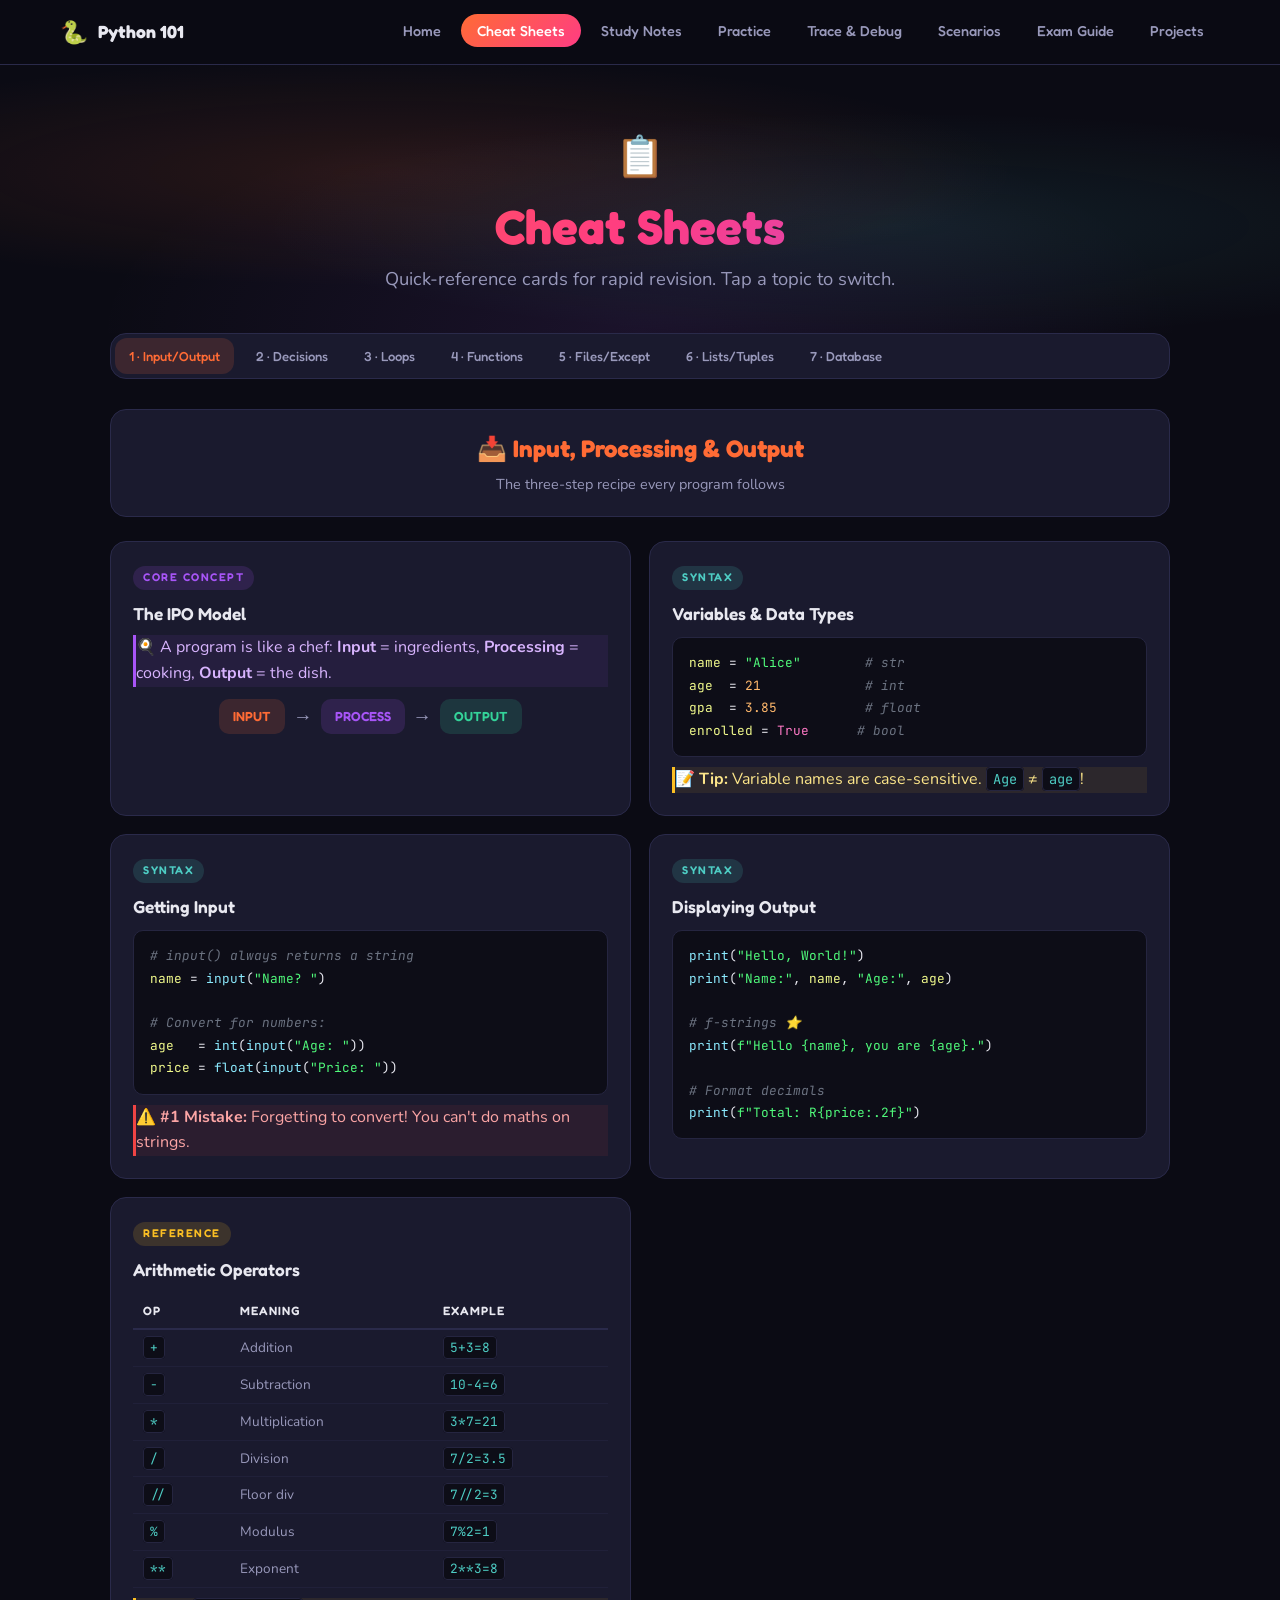
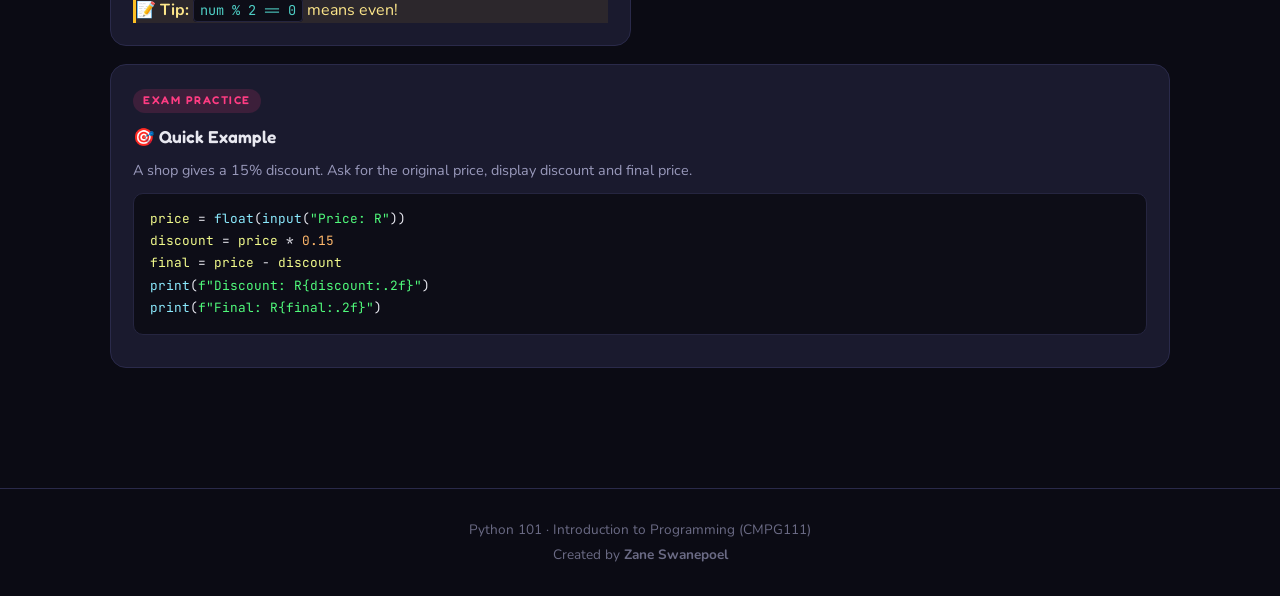
==== cheatsheets.html @ d0dc6aa3 "Add files via upload" ====
<!DOCTYPE html>
<html lang="en">
<head>
<meta charset="UTF-8">
<meta name="viewport" content="width=device-width, initial-scale=1.0">
<title>Cheat Sheets — Python 101</title>
<link href="https://fonts.googleapis.com/css2?family=Fredoka:wght@400;500;600;700&family=JetBrains+Mono:wght@400;500;600&family=Nunito:wght@400;600;700;800&display=swap" rel="stylesheet">
<link rel="stylesheet" href="styles.css">
</head>
<body>

<nav class="topnav">
  <div class="topnav-inner">
    <a href="index.html" class="brand"><span class="brand-icon">🐍</span><span>Python 101</span></a>
    <button class="menu-toggle" id="menu-toggle" aria-label="Toggle menu">☰</button>
    <ul class="nav-links" id="nav-links">
      <li><a href="index.html">Home</a></li>
      <li><a href="cheatsheets.html" class="active">Cheat Sheets</a></li>
      <li><a href="notes.html">Study Notes</a></li>
      <li><a href="practice.html">Practice</a></li>
      <li><a href="trace.html">Trace &amp; Debug</a></li>
      <li><a href="scenarios.html">Scenarios</a></li>
      <li><a href="guide.html">Exam Guide</a></li>
      <li><a href="projects.html">Projects</a></li>
    </ul>
  </div>
</nav>

<section class="hero">
  <div class="hero-icon">📋</div>
  <h1>Cheat Sheets</h1>
  <p class="subtitle">Quick-reference cards for rapid revision. Tap a topic to switch.</p>
</section>

<main class="container">

  <!-- TOPIC TABS -->
  <div class="topic-tabs" role="tablist">
    <button class="topic-tab" data-topic="1" data-active="true">1 · Input/Output</button>
    <button class="topic-tab" data-topic="2">2 · Decisions</button>
    <button class="topic-tab" data-topic="3">3 · Loops</button>
    <button class="topic-tab" data-topic="4">4 · Functions</button>
    <button class="topic-tab" data-topic="5">5 · Files/Except</button>
    <button class="topic-tab" data-topic="6">6 · Lists/Tuples</button>
    <button class="topic-tab" data-topic="7">7 · Database</button>
  </div>

  <!-- ═══════════════════ TOPIC 1 ═══════════════════ -->
  <div class="topic-panel active" id="topic-1">
    <div class="topic-header">
      <h3 style="color:var(--c-io);">📥 Input, Processing &amp; Output</h3>
      <p>The three-step recipe every program follows</p>
    </div>

    <div class="grid">

      <div class="card">
        <span class="card-label label-concept">Core Concept</span>
        <h4>The IPO Model</h4>
        <div class="analogy">🍳 A program is like a chef: <strong>Input</strong> = ingredients, <strong>Processing</strong> = cooking, <strong>Output</strong> = the dish.</div>
        <div class="flow-diagram">
          <span class="flow-box" style="background:rgba(255,107,53,0.15);color:var(--c-io);">INPUT</span>
          <span class="flow-arrow">→</span>
          <span class="flow-box" style="background:rgba(168,85,247,0.15);color:var(--c-function);">PROCESS</span>
          <span class="flow-arrow">→</span>
          <span class="flow-box" style="background:rgba(52,211,153,0.15);color:var(--c-list);">OUTPUT</span>
        </div>
      </div>

      <div class="card">
        <span class="card-label label-syntax">Syntax</span>
        <h4>Variables &amp; Data Types</h4>
<pre><span class="bi">name</span> = <span class="st">"Alice"</span>        <span class="cm"># str</span>
<span class="bi">age</span>  = <span class="nb">21</span>             <span class="cm"># int</span>
<span class="bi">gpa</span>  = <span class="nb">3.85</span>           <span class="cm"># float</span>
<span class="bi">enrolled</span> = <span class="kw">True</span>      <span class="cm"># bool</span></pre>
        <div class="tip-box"><strong>📝 Tip:</strong> Variable names are case-sensitive. <code>Age</code> ≠ <code>age</code>!</div>
      </div>

      <div class="card">
        <span class="card-label label-syntax">Syntax</span>
        <h4>Getting Input</h4>
<pre><span class="cm"># input() always returns a string</span>
<span class="bi">name</span> = <span class="fn">input</span>(<span class="st">"Name? "</span>)

<span class="cm"># Convert for numbers:</span>
<span class="bi">age</span>   = <span class="fn">int</span>(<span class="fn">input</span>(<span class="st">"Age: "</span>))
<span class="bi">price</span> = <span class="fn">float</span>(<span class="fn">input</span>(<span class="st">"Price: "</span>))</pre>
        <div class="warning-box"><strong>⚠️ #1 Mistake:</strong> Forgetting to convert! You can't do maths on strings.</div>
      </div>

      <div class="card">
        <span class="card-label label-syntax">Syntax</span>
        <h4>Displaying Output</h4>
<pre><span class="fn">print</span>(<span class="st">"Hello, World!"</span>)
<span class="fn">print</span>(<span class="st">"Name:"</span>, <span class="bi">name</span>, <span class="st">"Age:"</span>, <span class="bi">age</span>)

<span class="cm"># f-strings ⭐</span>
<span class="fn">print</span>(<span class="st">f"Hello {name}, you are {age}."</span>)

<span class="cm"># Format decimals</span>
<span class="fn">print</span>(<span class="st">f"Total: R{price:.2f}"</span>)</pre>
      </div>

      <div class="card">
        <span class="card-label label-tip">Reference</span>
        <h4>Arithmetic Operators</h4>
        <table class="mini-table">
          <tr><th>Op</th><th>Meaning</th><th>Example</th></tr>
          <tr><td><code>+</code></td><td>Addition</td><td><code>5+3=8</code></td></tr>
          <tr><td><code>-</code></td><td>Subtraction</td><td><code>10-4=6</code></td></tr>
          <tr><td><code>*</code></td><td>Multiplication</td><td><code>3*7=21</code></td></tr>
          <tr><td><code>/</code></td><td>Division</td><td><code>7/2=3.5</code></td></tr>
          <tr><td><code>//</code></td><td>Floor div</td><td><code>7//2=3</code></td></tr>
          <tr><td><code>%</code></td><td>Modulus</td><td><code>7%2=1</code></td></tr>
          <tr><td><code>**</code></td><td>Exponent</td><td><code>2**3=8</code></td></tr>
        </table>
        <div class="tip-box"><strong>📝 Tip:</strong> <code>num % 2 == 0</code> means even!</div>
      </div>

      <div class="card span-2">
        <span class="card-label label-exam">Exam Practice</span>
        <h4>🎯 Quick Example</h4>
        <p>A shop gives a 15% discount. Ask for the original price, display discount and final price.</p>
<pre><span class="bi">price</span> = <span class="fn">float</span>(<span class="fn">input</span>(<span class="st">"Price: R"</span>))
<span class="bi">discount</span> = <span class="bi">price</span> * <span class="nb">0.15</span>
<span class="bi">final</span> = <span class="bi">price</span> - <span class="bi">discount</span>
<span class="fn">print</span>(<span class="st">f"Discount: R{discount:.2f}"</span>)
<span class="fn">print</span>(<span class="st">f"Final: R{final:.2f}"</span>)</pre>
      </div>

    </div>
  </div>

  <!-- ═══════════════════ TOPIC 2 ═══════════════════ -->
  <div class="topic-panel" id="topic-2">
    <div class="topic-header">
      <h3 style="color:var(--c-decision);">🔀 Decision Structures &amp; Boolean Logic</h3>
      <p>Teaching your program to make choices</p>
    </div>

    <div class="grid">

      <div class="card">
        <span class="card-label label-concept">Core Concept</span>
        <h4>What Is a Decision?</h4>
        <div class="analogy">🚦 A decision is like a traffic light: check a <strong>condition</strong>, take different <strong>paths</strong> based on True/False.</div>
      </div>

      <div class="card">
        <span class="card-label label-tip">Reference</span>
        <h4>Comparison Operators</h4>
        <table class="mini-table">
          <tr><th>Op</th><th>Meaning</th><th>Example</th></tr>
          <tr><td><code>==</code></td><td>Equal</td><td><code>5==5 → True</code></td></tr>
          <tr><td><code>!=</code></td><td>Not equal</td><td><code>5!=3 → True</code></td></tr>
          <tr><td><code>&gt;</code></td><td>Greater</td><td><code>7&gt;3 → True</code></td></tr>
          <tr><td><code>&lt;</code></td><td>Less</td><td><code>2&lt;9 → True</code></td></tr>
          <tr><td><code>&gt;=</code></td><td>≥</td><td><code>5&gt;=5 → True</code></td></tr>
          <tr><td><code>&lt;=</code></td><td>≤</td><td><code>3&lt;=4 → True</code></td></tr>
        </table>
        <div class="warning-box"><strong>⚠️ #1 Exam Mistake:</strong> <code>=</code> is assignment. <code>==</code> is comparison!</div>
      </div>

      <div class="card">
        <span class="card-label label-syntax">Syntax</span>
        <h4>if / elif / else</h4>
<pre><span class="kw">if</span> <span class="bi">age</span> &gt;= <span class="nb">18</span>:
    <span class="fn">print</span>(<span class="st">"Can vote"</span>)
<span class="kw">elif</span> <span class="bi">age</span> &gt;= <span class="nb">16</span>:
    <span class="fn">print</span>(<span class="st">"Almost"</span>)
<span class="kw">else</span>:
    <span class="fn">print</span>(<span class="st">"Too young"</span>)</pre>
        <div class="tip-box"><strong>📝 Tip:</strong> Indentation (4 spaces) defines what's inside each block.</div>
      </div>

      <div class="card">
        <span class="card-label label-concept">Logic</span>
        <h4>Boolean Operators</h4>
<pre><span class="cm"># and → BOTH true</span>
<span class="kw">if</span> <span class="bi">age</span> &gt;= <span class="nb">18</span> <span class="kw">and</span> <span class="bi">has_id</span>:
    <span class="fn">print</span>(<span class="st">"Entry allowed"</span>)

<span class="cm"># or → at least ONE true</span>
<span class="kw">if</span> <span class="bi">day</span> == <span class="st">"Sat"</span> <span class="kw">or</span> <span class="bi">day</span> == <span class="st">"Sun"</span>:
    <span class="fn">print</span>(<span class="st">"Weekend!"</span>)

<span class="cm"># not → flip True↔False</span>
<span class="kw">if</span> <span class="kw">not</span> <span class="bi">raining</span>:
    <span class="fn">print</span>(<span class="st">"Go outside"</span>)</pre>
      </div>

      <div class="card">
        <span class="card-label label-tip">Reference</span>
        <h4>Truth Table</h4>
        <table class="mini-table">
          <tr><th>A</th><th>B</th><th>A and B</th><th>A or B</th></tr>
          <tr><td>T</td><td>T</td><td style="color:var(--easy);">T</td><td style="color:var(--easy);">T</td></tr>
          <tr><td>T</td><td>F</td><td style="color:var(--hard);">F</td><td style="color:var(--easy);">T</td></tr>
          <tr><td>F</td><td>T</td><td style="color:var(--hard);">F</td><td style="color:var(--easy);">T</td></tr>
          <tr><td>F</td><td>F</td><td style="color:var(--hard);">F</td><td style="color:var(--hard);">F</td></tr>
        </table>
      </div>

      <div class="card span-2">
        <span class="card-label label-exam">Exam Practice</span>
        <h4>🎯 Cinema Pricing</h4>
        <p>Children (&lt;12) = R45, Teens (12–17) = R65, Adults (18+) = R95. Seniors (60+) get R20 off.</p>
<pre><span class="bi">age</span> = <span class="fn">int</span>(<span class="fn">input</span>(<span class="st">"Age: "</span>))
<span class="kw">if</span> <span class="bi">age</span> &lt; <span class="nb">12</span>:
    <span class="bi">price</span> = <span class="nb">45</span>
<span class="kw">elif</span> <span class="bi">age</span> &lt;= <span class="nb">17</span>:
    <span class="bi">price</span> = <span class="nb">65</span>
<span class="kw">elif</span> <span class="bi">age</span> &gt;= <span class="nb">60</span>:
    <span class="bi">price</span> = <span class="nb">75</span>  <span class="cm"># 95 - 20</span>
<span class="kw">else</span>:
    <span class="bi">price</span> = <span class="nb">95</span>
<span class="fn">print</span>(<span class="st">f"Ticket: R{price}"</span>)</pre>
      </div>

    </div>
  </div>

  <!-- ═══════════════════ TOPIC 3 ═══════════════════ -->
  <div class="topic-panel" id="topic-3">
    <div class="topic-header">
      <h3 style="color:var(--c-loop);">🔄 Repetition Structures</h3>
      <p>Making the computer do the boring stuff over and over</p>
    </div>

    <div class="grid">

      <div class="card">
        <span class="card-label label-concept">Core Concept</span>
        <h4>Why Loops?</h4>
        <div class="analogy">🏋️ Doing 100 push-ups: don't write 100 instructions. Say "do a push-up" and repeat 100 times.</div>
        <ul>
          <li><strong><code>while</code></strong> — repeats while condition is True</li>
          <li><strong><code>for</code></strong> — repeats a fixed number of times</li>
        </ul>
      </div>

      <div class="card">
        <span class="card-label label-syntax">Syntax</span>
        <h4>while Loop</h4>
<pre><span class="bi">count</span> = <span class="nb">1</span>
<span class="kw">while</span> <span class="bi">count</span> &lt;= <span class="nb">5</span>:
    <span class="fn">print</span>(<span class="st">f"Count: {count}"</span>)
    <span class="bi">count</span> += <span class="nb">1</span>  <span class="cm"># essential!</span></pre>
        <div class="warning-box"><strong>⚠️ Infinite Loop Alert:</strong> Forget to update the counter and it runs forever!</div>
      </div>

      <div class="card">
        <span class="card-label label-syntax">Syntax</span>
        <h4>for Loop &amp; range()</h4>
<pre><span class="kw">for</span> <span class="bi">i</span> <span class="kw">in</span> <span class="fn">range</span>(<span class="nb">5</span>):
    <span class="fn">print</span>(<span class="bi">i</span>)        <span class="cm"># 0,1,2,3,4</span>

<span class="kw">for</span> <span class="bi">i</span> <span class="kw">in</span> <span class="fn">range</span>(<span class="nb">1</span>, <span class="nb">6</span>):
    <span class="fn">print</span>(<span class="bi">i</span>)        <span class="cm"># 1,2,3,4,5</span>

<span class="kw">for</span> <span class="bi">i</span> <span class="kw">in</span> <span class="fn">range</span>(<span class="nb">0</span>, <span class="nb">10</span>, <span class="nb">2</span>):
    <span class="fn">print</span>(<span class="bi">i</span>)        <span class="cm"># 0,2,4,6,8</span></pre>
        <div class="tip-box"><strong>📝 Tip:</strong> <code>range()</code> never includes the stop value!</div>
      </div>

      <div class="card">
        <span class="card-label label-concept">Pattern</span>
        <h4>Accumulator &amp; Counter</h4>
<pre><span class="cm"># Running total</span>
<span class="bi">total</span> = <span class="nb">0</span>
<span class="kw">for</span> <span class="bi">i</span> <span class="kw">in</span> <span class="fn">range</span>(<span class="nb">5</span>):
    <span class="bi">num</span> = <span class="fn">int</span>(<span class="fn">input</span>(<span class="st">"Number: "</span>))
    <span class="bi">total</span> += <span class="bi">num</span>

<span class="cm"># Counting matches</span>
<span class="bi">passes</span> = <span class="nb">0</span>
<span class="kw">for</span> <span class="bi">i</span> <span class="kw">in</span> <span class="fn">range</span>(<span class="nb">10</span>):
    <span class="bi">mark</span> = <span class="fn">int</span>(<span class="fn">input</span>(<span class="st">"Mark: "</span>))
    <span class="kw">if</span> <span class="bi">mark</span> &gt;= <span class="nb">50</span>:
        <span class="bi">passes</span> += <span class="nb">1</span></pre>
      </div>

      <div class="card">
        <span class="card-label label-syntax">Syntax</span>
        <h4>Sentinel Loop</h4>
<pre><span class="bi">total</span> = <span class="nb">0</span>
<span class="bi">num</span> = <span class="fn">int</span>(<span class="fn">input</span>(<span class="st">"Num (-1 to quit): "</span>))
<span class="kw">while</span> <span class="bi">num</span> != -<span class="nb">1</span>:
    <span class="bi">total</span> += <span class="bi">num</span>
    <span class="bi">num</span> = <span class="fn">int</span>(<span class="fn">input</span>(<span class="st">"Num (-1 to quit): "</span>))
<span class="fn">print</span>(<span class="st">f"Total: {total}"</span>)</pre>
        <div class="key-box"><strong>🔑 Pattern:</strong> <code>input()</code> appears TWICE (priming read + inside loop).</div>
      </div>

      <div class="card span-2">
        <span class="card-label label-exam">Exam Practice</span>
        <h4>🎯 Class Marks</h4>
        <p>Enter marks for 10 students. Display average AND how many scored above 75.</p>
<pre><span class="bi">total</span> = <span class="nb">0</span>
<span class="bi">above_75</span> = <span class="nb">0</span>
<span class="kw">for</span> <span class="bi">i</span> <span class="kw">in</span> <span class="fn">range</span>(<span class="nb">10</span>):
    <span class="bi">mark</span> = <span class="fn">float</span>(<span class="fn">input</span>(<span class="st">f"Student {i+1}: "</span>))
    <span class="bi">total</span> += <span class="bi">mark</span>
    <span class="kw">if</span> <span class="bi">mark</span> &gt; <span class="nb">75</span>:
        <span class="bi">above_75</span> += <span class="nb">1</span>
<span class="fn">print</span>(<span class="st">f"Average: {total/10:.1f}"</span>)
<span class="fn">print</span>(<span class="st">f"Above 75: {above_75}"</span>)</pre>
      </div>

    </div>
  </div>

  <!-- ═══════════════════ TOPIC 4 ═══════════════════ -->
  <div class="topic-panel" id="topic-4">
    <div class="topic-header">
      <h3 style="color:var(--c-function);">🧩 Functions</h3>
      <p>Write once, use anywhere — your reusable code blocks</p>
    </div>

    <div class="grid">

      <div class="card">
        <span class="card-label label-concept">Core Concept</span>
        <h4>What Is a Function?</h4>
        <div class="analogy">🧃 A juice machine: fruit in (arguments), squeeze (processing), juice out (return value). Same machine, used many times.</div>
      </div>

      <div class="card">
        <span class="card-label label-syntax">Syntax</span>
        <h4>Define &amp; Call</h4>
<pre><span class="cm"># Define (the recipe)</span>
<span class="kw">def</span> <span class="fn">greet</span>(<span class="bi">name</span>):
    <span class="fn">print</span>(<span class="st">f"Hello, {name}!"</span>)

<span class="cm"># Call (use the recipe)</span>
<span class="fn">greet</span>(<span class="st">"Alice"</span>)
<span class="fn">greet</span>(<span class="st">"Bob"</span>)</pre>
        <div class="flow-diagram">
          <span class="flow-box" style="background:rgba(255,107,53,0.15);color:var(--c-io);">def = DEFINE</span>
          <span class="flow-arrow">→</span>
          <span class="flow-box" style="background:rgba(52,211,153,0.15);color:var(--c-list);">return = OUTPUT</span>
        </div>
      </div>

      <div class="card">
        <span class="card-label label-syntax">Syntax</span>
        <h4>Parameters vs Arguments</h4>
<pre><span class="kw">def</span> <span class="fn">add</span>(<span class="bi">a</span>, <span class="bi">b</span>):    <span class="cm"># a,b = PARAMETERS</span>
    <span class="kw">return</span> <span class="bi">a</span> + <span class="bi">b</span>

<span class="bi">result</span> = <span class="fn">add</span>(<span class="nb">3</span>, <span class="nb">7</span>)  <span class="cm"># 3,7 = ARGUMENTS</span>
<span class="fn">print</span>(<span class="bi">result</span>)       <span class="cm"># 10</span></pre>
        <div class="tip-box"><strong>📝 Memory Trick:</strong> <strong>P</strong>arameter = <strong>P</strong>laceholder, <strong>A</strong>rgument = <strong>A</strong>ctual value.</div>
      </div>

      <div class="card">
        <span class="card-label label-concept">Logic</span>
        <h4>return vs print</h4>
<pre><span class="cm"># ❌ Shows, doesn't give back</span>
<span class="kw">def</span> <span class="fn">area_bad</span>(<span class="bi">r</span>):
    <span class="fn">print</span>(<span class="nb">3.14</span> * <span class="bi">r</span> ** <span class="nb">2</span>)

<span class="cm"># ✅ Gives value for reuse</span>
<span class="kw">def</span> <span class="fn">area</span>(<span class="bi">r</span>):
    <span class="kw">return</span> <span class="nb">3.14</span> * <span class="bi">r</span> ** <span class="nb">2</span>

<span class="bi">a</span> = <span class="fn">area</span>(<span class="nb">5</span>)       <span class="cm"># store</span>
<span class="bi">d</span> = <span class="fn">area</span>(<span class="nb">5</span>) * <span class="nb">2</span>   <span class="cm"># use in math</span></pre>
        <div class="warning-box"><strong>⚠️ Key:</strong> Question says "calculate/return" → use <code>return</code>. Says "display" → use <code>print()</code>.</div>
      </div>

      <div class="card">
        <span class="card-label label-concept">Logic</span>
        <h4>Variable Scope</h4>
<pre><span class="kw">def</span> <span class="fn">my_fn</span>():
    <span class="bi">secret</span> = <span class="nb">42</span>    <span class="cm"># LOCAL</span>
    <span class="fn">print</span>(<span class="bi">secret</span>)   <span class="cm"># ✅ works</span>

<span class="fn">my_fn</span>()
<span class="fn">print</span>(<span class="bi">secret</span>)       <span class="cm"># ❌ ERROR!</span></pre>
        <div class="analogy">🏠 Local = items inside a house. They don't exist on the street (main program).</div>
      </div>

      <div class="card span-2">
        <span class="card-label label-exam">Exam Practice</span>
        <h4>🎯 BMI Calculator</h4>
        <p>Function <code>calculate_bmi(weight, height)</code> returns BMI. Main program displays category.</p>
<pre><span class="kw">def</span> <span class="fn">calculate_bmi</span>(<span class="bi">weight</span>, <span class="bi">height</span>):
    <span class="kw">return</span> <span class="bi">weight</span> / (<span class="bi">height</span> ** <span class="nb">2</span>)

<span class="bi">w</span> = <span class="fn">float</span>(<span class="fn">input</span>(<span class="st">"Weight (kg): "</span>))
<span class="bi">h</span> = <span class="fn">float</span>(<span class="fn">input</span>(<span class="st">"Height (m): "</span>))
<span class="bi">bmi</span> = <span class="fn">calculate_bmi</span>(<span class="bi">w</span>, <span class="bi">h</span>)

<span class="kw">if</span> <span class="bi">bmi</span> &lt; <span class="nb">18.5</span>:   <span class="fn">print</span>(<span class="st">"Underweight"</span>)
<span class="kw">elif</span> <span class="bi">bmi</span> &lt;= <span class="nb">24.9</span>: <span class="fn">print</span>(<span class="st">"Normal"</span>)
<span class="kw">else</span>:               <span class="fn">print</span>(<span class="st">"Overweight"</span>)</pre>
      </div>

    </div>
  </div>

  <!-- ═══════════════════ TOPIC 5: FILES & EXCEPTIONS ═══════════════════ -->
  <div class="topic-panel" id="topic-5">
    <div class="topic-header">
      <h3 style="color:var(--c-file);">📁 Files &amp; Exceptions</h3>
      <p>Reading/writing files and handling errors gracefully</p>
    </div>

    <div class="grid">

      <div class="card">
        <span class="card-label label-concept">Core Concept</span>
        <h4>Why Files?</h4>
        <div class="analogy">💾 Variables vanish when the program ends. Files are like a filing cabinet — your data stays even after you close the program.</div>
        <p>Files let you save data permanently: scores, settings, records, logs — anything that should survive between runs.</p>
      </div>

      <div class="card">
        <span class="card-label label-syntax">Syntax</span>
        <h4>Writing to a File</h4>
<pre><span class="cm"># Open, write, close</span>
<span class="bi">file</span> = <span class="fn">open</span>(<span class="st">"notes.txt"</span>, <span class="st">"w"</span>)
<span class="bi">file</span>.<span class="fn">write</span>(<span class="st">"Hello!\n"</span>)
<span class="bi">file</span>.<span class="fn">write</span>(<span class="st">"Line 2\n"</span>)
<span class="bi">file</span>.<span class="fn">close</span>()

<span class="cm"># Better — with statement (auto-closes)</span>
<span class="kw">with</span> <span class="fn">open</span>(<span class="st">"notes.txt"</span>, <span class="st">"w"</span>) <span class="kw">as</span> <span class="bi">f</span>:
    <span class="bi">f</span>.<span class="fn">write</span>(<span class="st">"Hello!\n"</span>)</pre>
      </div>

      <div class="card">
        <span class="card-label label-syntax">Syntax</span>
        <h4>Reading from a File</h4>
<pre><span class="cm"># Read entire file</span>
<span class="kw">with</span> <span class="fn">open</span>(<span class="st">"notes.txt"</span>, <span class="st">"r"</span>) <span class="kw">as</span> <span class="bi">f</span>:
    <span class="bi">content</span> = <span class="bi">f</span>.<span class="fn">read</span>()
<span class="fn">print</span>(<span class="bi">content</span>)

<span class="cm"># Read line by line</span>
<span class="kw">with</span> <span class="fn">open</span>(<span class="st">"notes.txt"</span>, <span class="st">"r"</span>) <span class="kw">as</span> <span class="bi">f</span>:
    <span class="kw">for</span> <span class="bi">line</span> <span class="kw">in</span> <span class="bi">f</span>:
        <span class="fn">print</span>(<span class="bi">line</span>.<span class="fn">strip</span>())</pre>
      </div>

      <div class="card">
        <span class="card-label label-tip">Reference</span>
        <h4>File Modes</h4>
        <table class="mini-table">
          <tr><th>Mode</th><th>Meaning</th><th>If file exists</th></tr>
          <tr><td><code>"r"</code></td><td>Read</td><td>Opens it</td></tr>
          <tr><td><code>"w"</code></td><td>Write</td><td>⚠️ Erases contents!</td></tr>
          <tr><td><code>"a"</code></td><td>Append</td><td>Adds to end</td></tr>
          <tr><td><code>"r+"</code></td><td>Read+Write</td><td>Opens it</td></tr>
        </table>
        <div class="warning-box"><strong>⚠️ Warning:</strong> <code>"w"</code> mode wipes the file! Use <code>"a"</code> to add to an existing file.</div>
      </div>

      <div class="card">
        <span class="card-label label-concept">Core Concept</span>
        <h4>What Is an Exception?</h4>
        <div class="analogy">💥 An exception is like a tripwire. When something goes wrong (bad input, missing file, divide by zero), Python raises an exception. Without a "safety net", your program crashes.</div>
      </div>

      <div class="card">
        <span class="card-label label-syntax">Syntax</span>
        <h4>try / except</h4>
<pre><span class="kw">try</span>:
    <span class="bi">age</span> = <span class="fn">int</span>(<span class="fn">input</span>(<span class="st">"Age: "</span>))
    <span class="fn">print</span>(<span class="st">f"You are {age}"</span>)
<span class="kw">except</span> <span class="fn">ValueError</span>:
    <span class="fn">print</span>(<span class="st">"Please enter a number!"</span>)

<span class="cm"># Multiple exceptions</span>
<span class="kw">try</span>:
    <span class="bi">num</span> = <span class="fn">int</span>(<span class="fn">input</span>(<span class="st">"Num: "</span>))
    <span class="bi">result</span> = <span class="nb">100</span> / <span class="bi">num</span>
<span class="kw">except</span> <span class="fn">ValueError</span>:
    <span class="fn">print</span>(<span class="st">"Not a number"</span>)
<span class="kw">except</span> <span class="fn">ZeroDivisionError</span>:
    <span class="fn">print</span>(<span class="st">"Cannot divide by zero"</span>)</pre>
      </div>

      <div class="card">
        <span class="card-label label-tip">Reference</span>
        <h4>Common Exceptions</h4>
        <table class="mini-table">
          <tr><th>Exception</th><th>Triggered by</th></tr>
          <tr><td><code>ValueError</code></td><td><code>int("abc")</code></td></tr>
          <tr><td><code>ZeroDivisionError</code></td><td><code>5 / 0</code></td></tr>
          <tr><td><code>FileNotFoundError</code></td><td>Opening missing file</td></tr>
          <tr><td><code>IndexError</code></td><td><code>list[99]</code> out of range</td></tr>
          <tr><td><code>KeyError</code></td><td>Missing dict key</td></tr>
          <tr><td><code>TypeError</code></td><td><code>"5" + 3</code></td></tr>
          <tr><td><code>NameError</code></td><td>Using undefined variable</td></tr>
        </table>
      </div>

      <div class="card">
        <span class="card-label label-syntax">Syntax</span>
        <h4>try / except / else / finally</h4>
<pre><span class="kw">try</span>:
    <span class="bi">f</span> = <span class="fn">open</span>(<span class="st">"data.txt"</span>, <span class="st">"r"</span>)
    <span class="bi">data</span> = <span class="bi">f</span>.<span class="fn">read</span>()
<span class="kw">except</span> <span class="fn">FileNotFoundError</span>:
    <span class="fn">print</span>(<span class="st">"File missing"</span>)
<span class="kw">else</span>:
    <span class="fn">print</span>(<span class="st">"Read OK"</span>)     <span class="cm"># if no error</span>
<span class="kw">finally</span>:
    <span class="fn">print</span>(<span class="st">"Done"</span>)        <span class="cm"># always runs</span></pre>
      </div>

      <div class="card span-2">
        <span class="card-label label-exam">Exam Practice</span>
        <h4>🎯 Safe Score Saver</h4>
        <p>Ask for player name and score. Save to a file. Handle invalid number input.</p>
<pre><span class="bi">name</span> = <span class="fn">input</span>(<span class="st">"Name: "</span>)
<span class="kw">try</span>:
    <span class="bi">score</span> = <span class="fn">int</span>(<span class="fn">input</span>(<span class="st">"Score: "</span>))
    <span class="kw">with</span> <span class="fn">open</span>(<span class="st">"scores.txt"</span>, <span class="st">"a"</span>) <span class="kw">as</span> <span class="bi">f</span>:
        <span class="bi">f</span>.<span class="fn">write</span>(<span class="st">f"{name},{score}\n"</span>)
    <span class="fn">print</span>(<span class="st">"Saved!"</span>)
<span class="kw">except</span> <span class="fn">ValueError</span>:
    <span class="fn">print</span>(<span class="st">"Score must be a number"</span>)</pre>
      </div>

    </div>
  </div>

  <!-- ═══════════════════ TOPIC 6: LISTS & TUPLES ═══════════════════ -->
  <div class="topic-panel" id="topic-6">
    <div class="topic-header">
      <h3 style="color:var(--c-list);">📋 Lists &amp; Tuples</h3>
      <p>Storing collections of data</p>
    </div>

    <div class="grid">

      <div class="card">
        <span class="card-label label-concept">Core Concept</span>
        <h4>What Is a List?</h4>
        <div class="analogy">🚃 A list is like a train — each carriage has a number (index) and holds something. You can add, remove, and rearrange carriages anytime.</div>
<pre><span class="bi">fruits</span> = [<span class="st">"apple"</span>, <span class="st">"banana"</span>, <span class="st">"cherry"</span>]
<span class="bi">scores</span> = [<span class="nb">85</span>, <span class="nb">92</span>, <span class="nb">78</span>, <span class="nb">90</span>]
<span class="bi">mixed</span>  = [<span class="st">"Alice"</span>, <span class="nb">21</span>, <span class="kw">True</span>]
<span class="bi">empty</span>  = []</pre>
      </div>

      <div class="card">
        <span class="card-label label-syntax">Syntax</span>
        <h4>Indexing &amp; Slicing</h4>
<pre><span class="bi">fruits</span> = [<span class="st">"apple"</span>, <span class="st">"banana"</span>, <span class="st">"cherry"</span>]

<span class="fn">print</span>(<span class="bi">fruits</span>[<span class="nb">0</span>])    <span class="cm"># apple (first)</span>
<span class="fn">print</span>(<span class="bi">fruits</span>[<span class="nb">2</span>])    <span class="cm"># cherry</span>
<span class="fn">print</span>(<span class="bi">fruits</span>[-<span class="nb">1</span>])   <span class="cm"># cherry (last)</span>

<span class="cm"># Slicing [start:stop]</span>
<span class="fn">print</span>(<span class="bi">fruits</span>[<span class="nb">0</span>:<span class="nb">2</span>])  <span class="cm"># ['apple','banana']
# Note: stop index NOT included</span></pre>
        <div class="tip-box"><strong>📝 Tip:</strong> Indexing starts at <code>0</code>, not 1. Negative indexes count from the end.</div>
      </div>

      <div class="card">
        <span class="card-label label-syntax">Syntax</span>
        <h4>Modifying Lists</h4>
<pre><span class="bi">scores</span> = [<span class="nb">85</span>, <span class="nb">92</span>, <span class="nb">78</span>]

<span class="bi">scores</span>[<span class="nb">0</span>] = <span class="nb">100</span>          <span class="cm"># change</span>
<span class="bi">scores</span>.<span class="fn">append</span>(<span class="nb">95</span>)         <span class="cm"># add to end</span>
<span class="bi">scores</span>.<span class="fn">insert</span>(<span class="nb">1</span>, <span class="nb">88</span>)      <span class="cm"># add at index</span>
<span class="bi">scores</span>.<span class="fn">remove</span>(<span class="nb">78</span>)         <span class="cm"># delete value</span>
<span class="bi">last</span> = <span class="bi">scores</span>.<span class="fn">pop</span>()       <span class="cm"># remove &amp; return last</span></pre>
      </div>

      <div class="card">
        <span class="card-label label-tip">Reference</span>
        <h4>Common List Methods</h4>
        <table class="mini-table">
          <tr><th>Method</th><th>What it does</th></tr>
          <tr><td><code>append(x)</code></td><td>Add x to end</td></tr>
          <tr><td><code>insert(i,x)</code></td><td>Add x at index i</td></tr>
          <tr><td><code>remove(x)</code></td><td>Remove first x</td></tr>
          <tr><td><code>pop()</code></td><td>Remove &amp; return last</td></tr>
          <tr><td><code>sort()</code></td><td>Sort in place</td></tr>
          <tr><td><code>reverse()</code></td><td>Reverse order</td></tr>
          <tr><td><code>index(x)</code></td><td>Find position of x</td></tr>
          <tr><td><code>count(x)</code></td><td>How many x in list</td></tr>
          <tr><td><code>len(list)</code></td><td>Number of items</td></tr>
          <tr><td><code>sum/min/max</code></td><td>Total / smallest / largest</td></tr>
        </table>
      </div>

      <div class="card">
        <span class="card-label label-syntax">Syntax</span>
        <h4>Looping Through Lists</h4>
<pre><span class="bi">fruits</span> = [<span class="st">"apple"</span>, <span class="st">"banana"</span>, <span class="st">"cherry"</span>]

<span class="cm"># Simple for loop</span>
<span class="kw">for</span> <span class="bi">fruit</span> <span class="kw">in</span> <span class="bi">fruits</span>:
    <span class="fn">print</span>(<span class="bi">fruit</span>)

<span class="cm"># With index using enumerate</span>
<span class="kw">for</span> <span class="bi">i</span>, <span class="bi">fruit</span> <span class="kw">in</span> <span class="fn">enumerate</span>(<span class="bi">fruits</span>):
    <span class="fn">print</span>(<span class="st">f"{i}: {fruit}"</span>)

<span class="cm"># Check membership</span>
<span class="kw">if</span> <span class="st">"apple"</span> <span class="kw">in</span> <span class="bi">fruits</span>:
    <span class="fn">print</span>(<span class="st">"Found it!"</span>)</pre>
      </div>

      <div class="card">
        <span class="card-label label-concept">Core Concept</span>
        <h4>Tuples — Like Lists, but Locked</h4>
<pre><span class="cm"># Tuple uses () instead of []</span>
<span class="bi">point</span> = (<span class="nb">10</span>, <span class="nb">20</span>)
<span class="bi">colors</span> = (<span class="st">"red"</span>, <span class="st">"green"</span>, <span class="st">"blue"</span>)

<span class="fn">print</span>(<span class="bi">point</span>[<span class="nb">0</span>])    <span class="cm"># 10 (indexing works)</span>

<span class="bi">point</span>[<span class="nb">0</span>] = <span class="nb">5</span>       <span class="cm"># ❌ ERROR! Can't change</span>

<span class="cm"># Tuple unpacking</span>
<span class="bi">x</span>, <span class="bi">y</span> = <span class="bi">point</span>      <span class="cm"># x=10, y=20</span></pre>
        <div class="key-box"><strong>🔑 Lists vs Tuples:</strong> Lists = changeable (<code>[]</code>). Tuples = fixed (<code>()</code>). Use tuples for data that shouldn't change: coordinates, RGB colors, dates.</div>
      </div>

      <div class="card span-2">
        <span class="card-label label-exam">Exam Practice</span>
        <h4>🎯 Score Analyzer</h4>
        <p>Ask for 5 scores, store in a list, then display: highest, lowest, average, and total count above 80.</p>
<pre><span class="bi">scores</span> = []
<span class="kw">for</span> <span class="bi">i</span> <span class="kw">in</span> <span class="fn">range</span>(<span class="nb">5</span>):
    <span class="bi">s</span> = <span class="fn">int</span>(<span class="fn">input</span>(<span class="st">f"Score {i+1}: "</span>))
    <span class="bi">scores</span>.<span class="fn">append</span>(<span class="bi">s</span>)

<span class="fn">print</span>(<span class="st">f"Highest: {max(scores)}"</span>)
<span class="fn">print</span>(<span class="st">f"Lowest:  {min(scores)}"</span>)
<span class="fn">print</span>(<span class="st">f"Average: {sum(scores)/len(scores):.1f}"</span>)

<span class="bi">above_80</span> = <span class="nb">0</span>
<span class="kw">for</span> <span class="bi">s</span> <span class="kw">in</span> <span class="bi">scores</span>:
    <span class="kw">if</span> <span class="bi">s</span> &gt; <span class="nb">80</span>:
        <span class="bi">above_80</span> += <span class="nb">1</span>
<span class="fn">print</span>(<span class="st">f"Above 80: {above_80}"</span>)</pre>
      </div>

    </div>
  </div>

  <!-- ═══════════════════ TOPIC 7: DATABASE ═══════════════════ -->
  <div class="topic-panel" id="topic-7">
    <div class="topic-header">
      <h3 style="color:var(--c-db);">🗄️ Database Programming (SQLite)</h3>
      <p>Storing and querying structured data</p>
    </div>

    <div class="grid">

      <div class="card">
        <span class="card-label label-concept">Core Concept</span>
        <h4>What Is a Database?</h4>
        <div class="analogy">📚 A database is like a super-organised filing system. Instead of one messy file, data is stored in tables (spreadsheets) with rows and columns. You ask questions (queries) to get back exactly what you need.</div>
        <p>SQLite is a lightweight database that comes built into Python — no installation needed!</p>
      </div>

      <div class="card">
        <span class="card-label label-syntax">Syntax</span>
        <h4>Connecting to a Database</h4>
<pre><span class="kw">import</span> <span class="bi">sqlite3</span>

<span class="cm"># Connect (creates file if missing)</span>
<span class="bi">conn</span> = <span class="bi">sqlite3</span>.<span class="fn">connect</span>(<span class="st">"school.db"</span>)

<span class="cm"># Cursor — your helper to run SQL</span>
<span class="bi">cur</span> = <span class="bi">conn</span>.<span class="fn">cursor</span>()

<span class="cm"># ... do stuff ...</span>

<span class="bi">conn</span>.<span class="fn">commit</span>()   <span class="cm"># save changes</span>
<span class="bi">conn</span>.<span class="fn">close</span>()    <span class="cm"># disconnect</span></pre>
      </div>

      <div class="card">
        <span class="card-label label-syntax">Syntax</span>
        <h4>Creating a Table</h4>
<pre><span class="bi">cur</span>.<span class="fn">execute</span>(<span class="st">"""
    CREATE TABLE IF NOT EXISTS students (
        id INTEGER PRIMARY KEY,
        name TEXT NOT NULL,
        age INTEGER,
        grade REAL
    )
"""</span>)
<span class="bi">conn</span>.<span class="fn">commit</span>()</pre>
        <div class="tip-box"><strong>📝 Tip:</strong> <code>PRIMARY KEY</code> auto-assigns a unique ID. <code>IF NOT EXISTS</code> prevents errors if the table already exists.</div>
      </div>

      <div class="card">
        <span class="card-label label-syntax">Syntax</span>
        <h4>INSERT — Adding Data</h4>
<pre><span class="cm"># Using ? placeholders (SAFE way)</span>
<span class="bi">cur</span>.<span class="fn">execute</span>(
    <span class="st">"INSERT INTO students (name, age, grade) VALUES (?, ?, ?)"</span>,
    (<span class="st">"Alice"</span>, <span class="nb">20</span>, <span class="nb">85.5</span>)
)
<span class="bi">conn</span>.<span class="fn">commit</span>()

<span class="cm"># Inserting many rows</span>
<span class="bi">students</span> = [
    (<span class="st">"Bob"</span>, <span class="nb">21</span>, <span class="nb">78.0</span>),
    (<span class="st">"Cara"</span>, <span class="nb">19</span>, <span class="nb">92.3</span>)
]
<span class="bi">cur</span>.<span class="fn">executemany</span>(
    <span class="st">"INSERT INTO students (name, age, grade) VALUES (?, ?, ?)"</span>,
    <span class="bi">students</span>
)
<span class="bi">conn</span>.<span class="fn">commit</span>()</pre>
      </div>

      <div class="card">
        <span class="card-label label-syntax">Syntax</span>
        <h4>SELECT — Reading Data</h4>
<pre><span class="cm"># Get all rows</span>
<span class="bi">cur</span>.<span class="fn">execute</span>(<span class="st">"SELECT * FROM students"</span>)
<span class="bi">rows</span> = <span class="bi">cur</span>.<span class="fn">fetchall</span>()
<span class="kw">for</span> <span class="bi">row</span> <span class="kw">in</span> <span class="bi">rows</span>:
    <span class="fn">print</span>(<span class="bi">row</span>)

<span class="cm"># Get one row</span>
<span class="bi">cur</span>.<span class="fn">execute</span>(<span class="st">"SELECT * FROM students WHERE id=?"</span>, (<span class="nb">1</span>,))
<span class="bi">one</span> = <span class="bi">cur</span>.<span class="fn">fetchone</span>()

<span class="cm"># Specific columns + condition</span>
<span class="bi">cur</span>.<span class="fn">execute</span>(
    <span class="st">"SELECT name, grade FROM students WHERE grade &gt; ?"</span>,
    (<span class="nb">80</span>,)
)
<span class="kw">for</span> <span class="bi">name</span>, <span class="bi">grade</span> <span class="kw">in</span> <span class="bi">cur</span>.<span class="fn">fetchall</span>():
    <span class="fn">print</span>(<span class="st">f"{name}: {grade}"</span>)</pre>
      </div>

      <div class="card">
        <span class="card-label label-syntax">Syntax</span>
        <h4>UPDATE &amp; DELETE</h4>
<pre><span class="cm"># UPDATE — change existing rows</span>
<span class="bi">cur</span>.<span class="fn">execute</span>(
    <span class="st">"UPDATE students SET grade=? WHERE name=?"</span>,
    (<span class="nb">95.0</span>, <span class="st">"Alice"</span>)
)
<span class="bi">conn</span>.<span class="fn">commit</span>()

<span class="cm"># DELETE — remove rows</span>
<span class="bi">cur</span>.<span class="fn">execute</span>(
    <span class="st">"DELETE FROM students WHERE age &lt; ?"</span>,
    (<span class="nb">18</span>,)
)
<span class="bi">conn</span>.<span class="fn">commit</span>()</pre>
        <div class="warning-box"><strong>⚠️ Danger:</strong> <code>DELETE</code> or <code>UPDATE</code> without a <code>WHERE</code> clause affects EVERY row!</div>
      </div>

      <div class="card">
        <span class="card-label label-tip">Reference</span>
        <h4>CRUD — The 4 Operations</h4>
        <table class="mini-table">
          <tr><th>Letter</th><th>Operation</th><th>SQL Keyword</th></tr>
          <tr><td><strong>C</strong></td><td>Create</td><td><code>INSERT</code></td></tr>
          <tr><td><strong>R</strong></td><td>Read</td><td><code>SELECT</code></td></tr>
          <tr><td><strong>U</strong></td><td>Update</td><td><code>UPDATE</code></td></tr>
          <tr><td><strong>D</strong></td><td>Delete</td><td><code>DELETE</code></td></tr>
        </table>
        <div class="key-box"><strong>🔑 Remember:</strong> Every database program does some combination of CRUD.</div>
      </div>

      <div class="card">
        <span class="card-label label-tip">Reference</span>
        <h4>SQLite Data Types</h4>
        <table class="mini-table">
          <tr><th>SQL Type</th><th>Python Type</th><th>Use For</th></tr>
          <tr><td><code>INTEGER</code></td><td>int</td><td>Whole numbers, IDs</td></tr>
          <tr><td><code>REAL</code></td><td>float</td><td>Decimals, prices</td></tr>
          <tr><td><code>TEXT</code></td><td>str</td><td>Names, descriptions</td></tr>
          <tr><td><code>BLOB</code></td><td>bytes</td><td>Files, images</td></tr>
          <tr><td><code>NULL</code></td><td>None</td><td>Missing data</td></tr>
        </table>
      </div>

      <div class="card span-2">
        <span class="card-label label-exam">Exam Practice</span>
        <h4>🎯 Student Marks System</h4>
        <p>Create a database with a students table. Add 3 students. Display all students whose grade is ≥ 80.</p>
<pre><span class="kw">import</span> <span class="bi">sqlite3</span>

<span class="bi">conn</span> = <span class="bi">sqlite3</span>.<span class="fn">connect</span>(<span class="st">"school.db"</span>)
<span class="bi">cur</span> = <span class="bi">conn</span>.<span class="fn">cursor</span>()

<span class="bi">cur</span>.<span class="fn">execute</span>(<span class="st">"""CREATE TABLE IF NOT EXISTS students (
    id INTEGER PRIMARY KEY, name TEXT, grade REAL)"""</span>)

<span class="cm"># Insert data</span>
<span class="bi">data</span> = [(<span class="st">"Ann"</span>, <span class="nb">85</span>), (<span class="st">"Bob"</span>, <span class="nb">72</span>), (<span class="st">"Cy"</span>, <span class="nb">91</span>)]
<span class="bi">cur</span>.<span class="fn">executemany</span>(
    <span class="st">"INSERT INTO students (name, grade) VALUES (?, ?)"</span>, <span class="bi">data</span>)
<span class="bi">conn</span>.<span class="fn">commit</span>()

<span class="cm"># Query</span>
<span class="bi">cur</span>.<span class="fn">execute</span>(<span class="st">"SELECT name, grade FROM students WHERE grade &gt;= ?"</span>, (<span class="nb">80</span>,))
<span class="kw">for</span> <span class="bi">name</span>, <span class="bi">grade</span> <span class="kw">in</span> <span class="bi">cur</span>.<span class="fn">fetchall</span>():
    <span class="fn">print</span>(<span class="st">f"{name}: {grade}"</span>)

<span class="bi">conn</span>.<span class="fn">close</span>()</pre>
      </div>

    </div>
  </div>

</main>

<footer>
  <p>Python 101 · Introduction to Programming (CMPG111)</p>
  <p style="margin-top:4px;">Created by <strong>Zane Swanepoel</strong></p>
</footer>

<script src="script.js"></script>
</body>
</html>
---- styles.css ----
/* ═══════════════════════════════════════════════════════════
   PYTHON COURSE SITE — SHARED STYLES
   Dark theme • Mobile-responsive • GitHub Pages ready
   ═══════════════════════════════════════════════════════════ */

:root {
  --bg: #0b0b14;
  --bg-elevated: #14141f;
  --card-bg: #1a1a2e;
  --card-border: #2a2a4a;
  --text: #e8e8f0;
  --text-muted: #9999bb;
  --text-dim: #6b6b85;

  /* Topic accent colors */
  --c-io: #ff6b35;          /* 1 · Input/Output */
  --c-decision: #ff3c83;    /* 2 · Decisions */
  --c-loop: #4ecdc4;         /* 3 · Loops */
  --c-function: #a855f7;    /* 4 · Functions */
  --c-file: #fbbf24;         /* 5 · Files/Exceptions */
  --c-list: #34d399;         /* 6 · Lists/Tuples */
  --c-db: #6366f1;           /* 7 · Database */

  /* Difficulty colors */
  --easy: #34d399;
  --medium: #fbbf24;
  --hard: #ef4444;

  --code-bg: #0d0d17;
  --code-border: #252540;
}

* { margin: 0; padding: 0; box-sizing: border-box; }

html { scroll-behavior: smooth; scroll-padding-top: 80px; }

body {
  font-family: 'Nunito', -apple-system, BlinkMacSystemFont, 'Segoe UI', sans-serif;
  background: var(--bg);
  color: var(--text);
  line-height: 1.6;
  min-height: 100vh;
  -webkit-font-smoothing: antialiased;
}

/* ═══════════════════ NAVIGATION ═══════════════════ */
.topnav {
  position: sticky;
  top: 0;
  z-index: 100;
  background: rgba(11, 11, 20, 0.92);
  backdrop-filter: blur(12px);
  -webkit-backdrop-filter: blur(12px);
  border-bottom: 1px solid var(--card-border);
}

.topnav-inner {
  max-width: 1200px;
  margin: 0 auto;
  padding: 14px 20px;
  display: flex;
  align-items: center;
  justify-content: space-between;
  gap: 16px;
}

.brand {
  display: flex;
  align-items: center;
  gap: 10px;
  font-family: 'Fredoka', sans-serif;
  font-weight: 700;
  font-size: 1.1rem;
  color: var(--text);
  text-decoration: none;
  white-space: nowrap;
}

.brand-icon { font-size: 1.4rem; }

.nav-links {
  display: flex;
  gap: 4px;
  list-style: none;
  align-items: center;
}

.nav-links a {
  padding: 8px 16px;
  border-radius: 20px;
  color: var(--text-muted);
  text-decoration: none;
  font-family: 'Fredoka', sans-serif;
  font-weight: 500;
  font-size: 0.9rem;
  transition: all 0.2s;
  white-space: nowrap;
}

.nav-links a:hover { color: var(--text); background: var(--card-bg); }
.nav-links a.active {
  background: linear-gradient(135deg, var(--c-io), var(--c-decision));
  color: white;
}

.menu-toggle {
  display: none;
  background: var(--card-bg);
  border: 1px solid var(--card-border);
  color: var(--text);
  width: 40px;
  height: 40px;
  border-radius: 10px;
  cursor: pointer;
  font-size: 1.2rem;
}

@media (max-width: 780px) {
  .menu-toggle { display: flex; align-items: center; justify-content: center; }
  .nav-links {
    display: none;
    position: absolute;
    top: 100%;
    right: 16px;
    left: 16px;
    background: var(--bg-elevated);
    border: 1px solid var(--card-border);
    border-radius: 14px;
    padding: 10px;
    flex-direction: column;
    align-items: stretch;
    box-shadow: 0 12px 30px rgba(0,0,0,0.4);
  }
  .nav-links.open { display: flex; }
  .nav-links a { text-align: center; padding: 12px; }
}

/* ═══════════════════ HERO ═══════════════════ */
.hero {
  text-align: center;
  padding: 60px 20px 40px;
  position: relative;
  overflow: hidden;
}

.hero::before {
  content: '';
  position: absolute;
  inset: 0;
  background: radial-gradient(ellipse at 30% 40%, rgba(255,107,53,0.12) 0%, transparent 50%),
              radial-gradient(ellipse at 70% 60%, rgba(78,205,196,0.1) 0%, transparent 50%),
              radial-gradient(ellipse at 50% 100%, rgba(168,85,247,0.1) 0%, transparent 60%);
  z-index: 0;
}

.hero > * { position: relative; z-index: 1; }

.hero h1 {
  font-family: 'Fredoka', sans-serif;
  font-size: clamp(1.8rem, 5vw, 3rem);
  font-weight: 700;
  background: linear-gradient(135deg, var(--c-io), var(--c-decision), var(--c-function));
  -webkit-background-clip: text;
  background-clip: text;
  -webkit-text-fill-color: transparent;
  line-height: 1.15;
  margin-bottom: 10px;
}

.hero .subtitle {
  font-size: clamp(0.95rem, 2vw, 1.15rem);
  color: var(--text-muted);
  max-width: 640px;
  margin: 0 auto;
}

.hero-icon { font-size: 2.5rem; margin-bottom: 10px; }

/* ═══════════════════ LAYOUT ═══════════════════ */
.container {
  max-width: 1100px;
  margin: 0 auto;
  padding: 0 20px 80px;
}

.page-header {
  text-align: center;
  margin: 20px 0 40px;
}

.page-header h2 {
  font-family: 'Fredoka', sans-serif;
  font-size: clamp(1.5rem, 4vw, 2rem);
  font-weight: 700;
  margin-bottom: 6px;
}

.page-header .tagline {
  color: var(--text-muted);
  font-size: 0.95rem;
}

/* ═══════════════════ TOPIC TABS ═══════════════════ */
.topic-tabs {
  display: flex;
  gap: 8px;
  padding: 4px;
  margin-bottom: 30px;
  background: var(--card-bg);
  border: 1px solid var(--card-border);
  border-radius: 16px;
  overflow-x: auto;
  scrollbar-width: thin;
  -webkit-overflow-scrolling: touch;
}

.topic-tabs::-webkit-scrollbar { height: 6px; }
.topic-tabs::-webkit-scrollbar-thumb { background: var(--card-border); border-radius: 3px; }

.topic-tab {
  padding: 10px 14px;
  border-radius: 12px;
  border: none;
  background: transparent;
  color: var(--text-muted);
  font-family: 'Fredoka', sans-serif;
  font-weight: 500;
  font-size: 0.82rem;
  cursor: pointer;
  transition: all 0.2s;
  white-space: nowrap;
  flex-shrink: 0;
}

.topic-tab:hover { background: var(--bg-elevated); color: var(--text); }

.topic-tab[data-active="true"][data-topic="1"] { background: rgba(255,107,53,0.15); color: var(--c-io); }
.topic-tab[data-active="true"][data-topic="2"] { background: rgba(255,60,131,0.15); color: var(--c-decision); }
.topic-tab[data-active="true"][data-topic="3"] { background: rgba(78,205,196,0.15); color: var(--c-loop); }
.topic-tab[data-active="true"][data-topic="4"] { background: rgba(168,85,247,0.15); color: var(--c-function); }
.topic-tab[data-active="true"][data-topic="5"] { background: rgba(251,191,36,0.15); color: var(--c-file); }
.topic-tab[data-active="true"][data-topic="6"] { background: rgba(52,211,153,0.15); color: var(--c-list); }
.topic-tab[data-active="true"][data-topic="7"] { background: rgba(99,102,241,0.15); color: var(--c-db); }

/* ═══════════════════ TOPIC PANELS ═══════════════════ */
.topic-panel { display: none; animation: fadeIn 0.4s ease; }
.topic-panel.active { display: block; }

@keyframes fadeIn { from { opacity: 0; transform: translateY(8px); } to { opacity: 1; transform: translateY(0); } }

.topic-header {
  text-align: center;
  margin-bottom: 24px;
  padding: 20px;
  background: var(--card-bg);
  border: 1px solid var(--card-border);
  border-radius: 16px;
}

.topic-header h3 {
  font-family: 'Fredoka', sans-serif;
  font-size: 1.5rem;
  font-weight: 700;
  margin-bottom: 4px;
}

.topic-header p {
  color: var(--text-muted);
  font-size: 0.9rem;
}

/* ═══════════════════ CARDS (CHEAT SHEETS) ═══════════════════ */
.grid {
  display: grid;
  grid-template-columns: repeat(auto-fit, minmax(min(100%, 460px), 1fr));
  gap: 18px;
}

.card {
  background: var(--card-bg);
  border: 1px solid var(--card-border);
  border-radius: 16px;
  padding: 22px;
  transition: transform 0.2s, border-color 0.2s;
}

.card:hover { transform: translateY(-2px); border-color: var(--text-dim); }
.card.span-2 { grid-column: 1 / -1; }

.card-label {
  display: inline-block;
  font-family: 'Fredoka', sans-serif;
  font-weight: 600;
  font-size: 0.7rem;
  text-transform: uppercase;
  letter-spacing: 1.5px;
  padding: 3px 10px;
  border-radius: 20px;
  margin-bottom: 10px;
}

.label-syntax { background: rgba(78,205,196,0.15); color: var(--c-loop); }
.label-concept { background: rgba(168,85,247,0.15); color: var(--c-function); }
.label-tip { background: rgba(251,191,36,0.15); color: var(--c-file); }
.label-example { background: rgba(255,107,53,0.15); color: var(--c-io); }
.label-exam { background: rgba(255,60,131,0.15); color: var(--c-decision); }
.label-data { background: rgba(52,211,153,0.15); color: var(--c-list); }

.card h4 {
  font-family: 'Fredoka', sans-serif;
  font-size: 1.08rem;
  font-weight: 600;
  margin-bottom: 8px;
  color: var(--text);
}

.card p, .card li { font-size: 0.9rem; color: var(--text-muted); line-height: 1.65; }

.card ul { list-style: none; padding: 0; margin: 8px 0; }
.card ul li { padding: 2px 0 2px 18px; position: relative; }
.card ul li::before {
  content: '→';
  position: absolute; left: 0;
  color: var(--c-loop);
  font-weight: 700;
}

/* ═══════════════════ CODE BLOCKS ═══════════════════ */
pre {
  background: var(--code-bg);
  border: 1px solid var(--code-border);
  border-radius: 10px;
  padding: 14px 16px;
  margin: 10px 0;
  overflow-x: auto;
  font-family: 'JetBrains Mono', ui-monospace, 'Courier New', monospace;
  font-size: 0.8rem;
  line-height: 1.75;
  color: var(--text);
}

pre .cm { color: #6b7280; font-style: italic; }
pre .kw { color: #ff79c6; }
pre .st { color: #50fa7b; }
pre .fn { color: #8be9fd; }
pre .nb { color: #ffb86c; }
pre .bi { color: #f1fa8c; }
pre .op { color: #ff79c6; }

code {
  font-family: 'JetBrains Mono', monospace;
  font-size: 0.85em;
  background: var(--code-bg);
  padding: 2px 6px;
  border-radius: 4px;
  color: var(--c-loop);
  border: 1px solid var(--code-border);
}

/* ═══════════════════ CALLOUTS ═══════════════════ */
.callout {
  border-radius: 10px;
  padding: 12px 14px;
  margin: 10px 0;
  font-size: 0.88rem;
}

.callout strong { font-weight: 700; }

.tip-box { background: rgba(251,191,36,0.08); border-left: 3px solid var(--c-file); color: #fde68a; }
.warning-box { background: rgba(239,68,68,0.08); border-left: 3px solid #ef4444; color: #fca5a5; }
.analogy { background: rgba(168,85,247,0.08); border-left: 3px solid var(--c-function); color: #d8b4fe; }
.key-box { background: rgba(52,211,153,0.08); border-left: 3px solid var(--c-list); color: #a7f3d0; }

/* ═══════════════════ TABLES ═══════════════════ */
.mini-table {
  width: 100%;
  border-collapse: collapse;
  margin: 10px 0;
  font-size: 0.85rem;
}

.mini-table th {
  text-align: left;
  padding: 8px 10px;
  font-family: 'Fredoka', sans-serif;
  font-weight: 600;
  font-size: 0.75rem;
  text-transform: uppercase;
  letter-spacing: 1px;
  border-bottom: 2px solid var(--card-border);
  color: var(--text);
}

.mini-table td {
  padding: 7px 10px;
  border-bottom: 1px solid rgba(42,42,74,0.4);
  color: var(--text-muted);
  vertical-align: top;
}

.mini-table code { font-size: 0.8rem; }

/* ═══════════════════ FLOW DIAGRAM ═══════════════════ */
.flow-diagram {
  display: flex;
  align-items: center;
  justify-content: center;
  gap: 8px;
  flex-wrap: wrap;
  margin: 12px 0;
  font-family: 'Fredoka', sans-serif;
  font-size: 0.82rem;
}

.flow-box {
  padding: 7px 14px;
  border-radius: 10px;
  font-weight: 600;
}

.flow-arrow { color: var(--text-muted); font-size: 1.2rem; }

/* ═══════════════════ STUDY NOTES — COLLAPSIBLE SECTIONS ═══════════════════ */
.note-section {
  background: var(--card-bg);
  border: 1px solid var(--card-border);
  border-radius: 14px;
  margin-bottom: 14px;
  overflow: hidden;
}

.note-section-header {
  display: flex;
  align-items: center;
  justify-content: space-between;
  padding: 16px 22px;
  cursor: pointer;
  user-select: none;
  gap: 12px;
  transition: background 0.2s;
}

.note-section-header:hover { background: var(--bg-elevated); }

.note-section-header h4 {
  font-family: 'Fredoka', sans-serif;
  font-size: 1.05rem;
  font-weight: 600;
  margin: 0;
  flex: 1;
}

.note-section-toggle {
  width: 26px;
  height: 26px;
  border-radius: 50%;
  background: var(--bg-elevated);
  color: var(--text-muted);
  display: flex;
  align-items: center;
  justify-content: center;
  font-size: 1rem;
  transition: transform 0.3s;
  flex-shrink: 0;
}

.note-section[data-open="true"] .note-section-toggle { transform: rotate(45deg); }

.note-section-body {
  display: none;
  padding: 0 22px 22px;
  border-top: 1px solid var(--card-border);
  padding-top: 16px;
}

.note-section[data-open="true"] .note-section-body { display: block; }

.note-section-body h5 {
  font-family: 'Fredoka', sans-serif;
  font-size: 0.98rem;
  font-weight: 600;
  margin: 14px 0 6px;
}

.note-section-body p {
  color: var(--text-muted);
  font-size: 0.92rem;
  margin-bottom: 10px;
  line-height: 1.75;
}

.note-section-body ul, .note-section-body ol {
  padding-left: 24px;
  margin: 8px 0;
  color: var(--text-muted);
  font-size: 0.92rem;
}

.note-section-body li { margin-bottom: 4px; }

/* ═══════════════════ EXAM / PRACTICE QUESTIONS ═══════════════════ */
.exam-box {
  background: var(--card-bg);
  border: 1px solid var(--card-border);
  border-radius: 14px;
  padding: 20px;
  margin: 14px 0;
}

.exam-meta {
  display: flex;
  align-items: center;
  gap: 10px;
  margin-bottom: 10px;
  flex-wrap: wrap;
}

.exam-badge {
  font-family: 'Fredoka', sans-serif;
  font-weight: 600;
  font-size: 0.7rem;
  text-transform: uppercase;
  letter-spacing: 1.5px;
  padding: 3px 10px;
  border-radius: 20px;
}

.badge-easy { background: rgba(52,211,153,0.15); color: var(--easy); }
.badge-medium { background: rgba(251,191,36,0.15); color: var(--medium); }
.badge-hard { background: rgba(239,68,68,0.15); color: var(--hard); }

.topic-badge {
  font-family: 'Fredoka', sans-serif;
  font-weight: 600;
  font-size: 0.7rem;
  text-transform: uppercase;
  letter-spacing: 1.2px;
  padding: 3px 10px;
  border-radius: 20px;
  background: var(--bg-elevated);
  color: var(--text-muted);
}

.exam-title {
  font-family: 'Fredoka', sans-serif;
  font-weight: 600;
  font-size: 1rem;
  margin-bottom: 6px;
  color: var(--text);
}

.exam-question-text {
  color: var(--text-muted);
  font-size: 0.92rem;
  line-height: 1.7;
  margin-bottom: 12px;
}

.solution-toggle {
  background: transparent;
  border: 1px dashed var(--card-border);
  border-radius: 10px;
  padding: 8px 16px;
  font-family: 'Fredoka', sans-serif;
  font-weight: 500;
  font-size: 0.82rem;
  color: var(--c-loop);
  cursor: pointer;
  transition: all 0.2s;
}

.solution-toggle:hover { border-color: var(--c-loop); background: rgba(78,205,196,0.05); }

.solution {
  display: none;
  margin-top: 12px;
  padding-top: 12px;
  border-top: 1px dashed var(--card-border);
  animation: fadeIn 0.3s ease;
}

.solution.show { display: block; }

.solution-label {
  font-family: 'Fredoka', sans-serif;
  font-weight: 600;
  font-size: 0.75rem;
  text-transform: uppercase;
  letter-spacing: 1.5px;
  color: var(--c-list);
  margin-bottom: 8px;
}

.solution-explanation {
  color: var(--text-muted);
  font-size: 0.88rem;
  line-height: 1.7;
  padding: 10px 12px;
  background: rgba(52,211,153,0.05);
  border-left: 2px solid var(--c-list);
  border-radius: 0 8px 8px 0;
  margin-top: 8px;
}

/* ═══════════════════ DIFFICULTY FILTER ═══════════════════ */
.difficulty-filter {
  display: flex;
  gap: 8px;
  justify-content: center;
  margin-bottom: 24px;
  flex-wrap: wrap;
}

.diff-btn {
  padding: 9px 20px;
  border-radius: 22px;
  border: 2px solid var(--card-border);
  background: var(--card-bg);
  color: var(--text-muted);
  font-family: 'Fredoka', sans-serif;
  font-weight: 600;
  font-size: 0.85rem;
  cursor: pointer;
  transition: all 0.2s;
}

.diff-btn:hover { border-color: var(--text-dim); color: var(--text); }
.diff-btn[data-active="true"] { color: white; }
.diff-btn[data-active="true"][data-diff="all"] { background: var(--c-function); border-color: var(--c-function); }
.diff-btn[data-active="true"][data-diff="easy"] { background: var(--easy); border-color: var(--easy); }
.diff-btn[data-active="true"][data-diff="medium"] { background: var(--medium); border-color: var(--medium); }
.diff-btn[data-active="true"][data-diff="hard"] { background: var(--hard); border-color: var(--hard); }

/* ═══════════════════ LANDING PAGE TOPIC CARDS ═══════════════════ */
.topic-cards {
  display: grid;
  grid-template-columns: repeat(auto-fit, minmax(min(100%, 280px), 1fr));
  gap: 16px;
  margin-bottom: 40px;
}

.topic-card {
  padding: 22px;
  background: var(--card-bg);
  border: 1px solid var(--card-border);
  border-radius: 16px;
  transition: transform 0.2s, border-color 0.2s;
  position: relative;
  overflow: hidden;
}

.topic-card::before {
  content: '';
  position: absolute;
  top: 0; left: 0; right: 0;
  height: 3px;
  background: var(--topic-color, var(--c-io));
}

.topic-card:hover { transform: translateY(-4px); }

.topic-card .num {
  font-family: 'Fredoka', sans-serif;
  font-size: 2.2rem;
  font-weight: 700;
  color: var(--topic-color);
  line-height: 1;
  opacity: 0.5;
}

.topic-card h3 {
  font-family: 'Fredoka', sans-serif;
  font-size: 1.15rem;
  font-weight: 700;
  margin: 8px 0 6px;
  color: var(--text);
}

.topic-card p {
  font-size: 0.88rem;
  color: var(--text-muted);
  line-height: 1.55;
  margin-bottom: 12px;
}

.topic-card .links {
  display: flex;
  gap: 6px;
  flex-wrap: wrap;
}

.topic-card a {
  font-family: 'Fredoka', sans-serif;
  font-weight: 500;
  font-size: 0.78rem;
  color: var(--topic-color);
  padding: 4px 10px;
  border: 1px solid var(--topic-color);
  border-radius: 20px;
  text-decoration: none;
  transition: all 0.2s;
  opacity: 0.75;
}

.topic-card a:hover { opacity: 1; background: var(--topic-color); color: var(--bg); }

/* Landing feature blocks */
.feature-grid {
  display: grid;
  grid-template-columns: repeat(auto-fit, minmax(min(100%, 260px), 1fr));
  gap: 14px;
  margin: 20px 0 40px;
}

.feature {
  padding: 20px;
  background: var(--card-bg);
  border: 1px solid var(--card-border);
  border-radius: 14px;
  text-align: center;
}

.feature-icon { font-size: 2rem; margin-bottom: 8px; }

.feature h4 {
  font-family: 'Fredoka', sans-serif;
  font-size: 1rem;
  margin-bottom: 4px;
}

.feature p { font-size: 0.85rem; color: var(--text-muted); }

.cta-row {
  display: flex;
  gap: 12px;
  justify-content: center;
  flex-wrap: wrap;
  margin: 30px 0;
}

.btn {
  padding: 12px 26px;
  border-radius: 30px;
  font-family: 'Fredoka', sans-serif;
  font-weight: 600;
  font-size: 0.9rem;
  text-decoration: none;
  transition: transform 0.2s, box-shadow 0.2s;
  display: inline-flex;
  align-items: center;
  gap: 6px;
  cursor: pointer;
  border: none;
}

.btn-primary {
  background: linear-gradient(135deg, var(--c-io), var(--c-decision));
  color: white;
  box-shadow: 0 4px 18px rgba(255,60,131,0.25);
}

.btn-primary:hover { transform: translateY(-2px); box-shadow: 0 8px 24px rgba(255,60,131,0.35); }

.btn-secondary {
  background: var(--card-bg);
  border: 1px solid var(--card-border);
  color: var(--text);
}

.btn-secondary:hover { border-color: var(--c-function); }

/* ═══════════════════ FOOTER ═══════════════════ */
footer {
  text-align: center;
  padding: 30px 20px;
  color: var(--text-dim);
  font-size: 0.85rem;
  border-top: 1px solid var(--card-border);
  margin-top: 40px;
}

footer a { color: var(--c-loop); text-decoration: none; }

/* ═══════════════════ RESPONSIVE ═══════════════════ */
@media (max-width: 600px) {
  .grid { grid-template-columns: 1fr; }
  .card.span-2 { grid-column: 1; }
  .hero { padding: 40px 16px 24px; }
  .container { padding: 0 14px 60px; }
  .card { padding: 16px; }
  .exam-box { padding: 16px; }
  .note-section-header { padding: 14px 16px; }
  .note-section-body { padding: 14px 16px 18px; }
  pre { font-size: 0.72rem; padding: 12px; }
  .topic-tabs { padding: 3px; gap: 4px; }
  .topic-tab { padding: 8px 10px; font-size: 0.76rem; }
  .nav-links a { padding: 10px 12px; font-size: 0.85rem; }
  .mini-table { font-size: 0.78rem; }
  .mini-table th, .mini-table td { padding: 6px 8px; }
  .topic-card .num { font-size: 1.8rem; }
  .topic-header h3 { font-size: 1.25rem; }
}

/* ═══════════════════ COMBINED FILTERS ═══════════════════ */
.filter-row {
  display: flex;
  gap: 10px;
  justify-content: center;
  align-items: center;
  flex-wrap: wrap;
  margin-bottom: 16px;
}

.filter-row label {
  font-family: 'Fredoka', sans-serif;
  font-weight: 600;
  font-size: 0.78rem;
  text-transform: uppercase;
  letter-spacing: 1px;
  color: var(--text-dim);
  margin-right: 2px;
}

.filter-group {
  display: flex;
  gap: 6px;
  flex-wrap: wrap;
  justify-content: center;
}

/* ═══════════════════ TRACE TABLE ═══════════════════ */
.trace-table {
  width: 100%;
  border-collapse: collapse;
  margin: 10px 0;
  font-family: 'JetBrains Mono', monospace;
  font-size: 0.8rem;
}

.trace-table th {
  text-align: center;
  padding: 8px 12px;
  font-family: 'Fredoka', sans-serif;
  font-weight: 600;
  font-size: 0.75rem;
  text-transform: uppercase;
  letter-spacing: 1px;
  border-bottom: 2px solid var(--c-loop);
  color: var(--c-loop);
}

.trace-table td {
  padding: 6px 12px;
  border-bottom: 1px solid rgba(42,42,74,0.3);
  color: var(--text-muted);
  text-align: center;
}

.trace-table tr:last-child td { border-bottom: 2px solid var(--card-border); }

/* ═══════════════════ BUG CODE (DEBUG EXERCISES) ═══════════════════ */
.bug-line {
  background: rgba(239,68,68,0.12);
  display: inline;
  border-bottom: 2px wavy #ef4444;
  padding-bottom: 1px;
}

.fix-label {
  display: inline-block;
  font-family: 'Fredoka', sans-serif;
  font-weight: 600;
  font-size: 0.7rem;
  text-transform: uppercase;
  letter-spacing: 1.5px;
  padding: 3px 10px;
  border-radius: 20px;
  margin: 8px 0 6px;
}

.fix-label.wrong { background: rgba(239,68,68,0.15); color: var(--hard); }
.fix-label.correct { background: rgba(52,211,153,0.15); color: var(--easy); }

/* ═══════════════════ MCQ (CONCEPT CHECK) ═══════════════════ */
.mcq-options {
  list-style: none;
  padding: 0;
  margin: 10px 0;
}

.mcq-options li {
  padding: 10px 14px;
  margin: 6px 0;
  background: var(--bg-elevated);
  border: 1px solid var(--card-border);
  border-radius: 10px;
  color: var(--text-muted);
  font-size: 0.9rem;
  cursor: default;
  transition: border-color 0.2s;
}

.mcq-options li .opt-letter {
  font-family: 'Fredoka', sans-serif;
  font-weight: 700;
  color: var(--c-function);
  margin-right: 8px;
}

/* ═══════════════════ STEP CARDS (PROJECTS) ═══════════════════ */
.step-card {
  background: var(--card-bg);
  border: 1px solid var(--card-border);
  border-radius: 16px;
  padding: 24px;
  margin: 16px 0;
  position: relative;
  border-left: 4px solid var(--topic-color, var(--c-io));
}

.step-card .step-num {
  position: absolute;
  top: -12px;
  left: 20px;
  font-family: 'Fredoka', sans-serif;
  font-weight: 700;
  font-size: 0.7rem;
  text-transform: uppercase;
  letter-spacing: 1.5px;
  padding: 3px 12px;
  border-radius: 20px;
  background: var(--topic-color, var(--c-io));
  color: var(--bg);
}

.step-card h4 {
  font-family: 'Fredoka', sans-serif;
  font-weight: 600;
  font-size: 1.05rem;
  margin: 4px 0 8px;
}

.step-card p, .step-card li {
  font-size: 0.9rem;
  color: var(--text-muted);
  line-height: 1.7;
}

.topics-used {
  display: flex;
  gap: 6px;
  flex-wrap: wrap;
  margin: 12px 0 6px;
}

.topics-used span {
  font-family: 'Fredoka', sans-serif;
  font-weight: 600;
  font-size: 0.68rem;
  text-transform: uppercase;
  letter-spacing: 1px;
  padding: 2px 8px;
  border-radius: 20px;
  background: var(--bg-elevated);
  color: var(--text-muted);
  border: 1px solid var(--card-border);
}

/* ═══════════════════ STRATEGY BOXES ═══════════════════ */
.strat-box {
  background: var(--card-bg);
  border: 1px solid var(--card-border);
  border-radius: 16px;
  padding: 22px;
  margin: 14px 0;
}

.strat-box h4 {
  font-family: 'Fredoka', sans-serif;
  font-weight: 600;
  font-size: 1.05rem;
  margin-bottom: 8px;
}

.strat-box p, .strat-box li {
  font-size: 0.9rem;
  color: var(--text-muted);
  line-height: 1.7;
}

.strat-box ol, .strat-box ul {
  padding-left: 22px;
  margin: 8px 0;
}

.strat-box li { margin-bottom: 4px; }

.mistake-entry {
  margin: 16px 0;
  padding: 16px;
  background: var(--bg-elevated);
  border-radius: 12px;
  border: 1px solid var(--card-border);
}

.mistake-entry h5 {
  font-family: 'Fredoka', sans-serif;
  font-weight: 600;
  font-size: 0.95rem;
  margin-bottom: 8px;
  color: var(--text);
}

.mistake-entry p {
  font-size: 0.88rem;
  color: var(--text-muted);
  line-height: 1.65;
  margin-bottom: 6px;
}

/* ═══════════════════ SCENARIO HEADER ═══════════════════ */
.scenario-badge {
  font-family: 'Fredoka', sans-serif;
  font-weight: 600;
  font-size: 0.68rem;
  text-transform: uppercase;
  letter-spacing: 1.2px;
  padding: 3px 10px;
  border-radius: 20px;
}

/* Output box for trace exercises */
.output-box {
  background: var(--code-bg);
  border: 1px solid var(--code-border);
  border-radius: 10px;
  padding: 12px 16px;
  margin: 8px 0;
  font-family: 'JetBrains Mono', monospace;
  font-size: 0.82rem;
  color: var(--easy);
  white-space: pre;
}

/* Section divider for guide page */
.section-divider {
  text-align: center;
  margin: 40px 0 20px;
  padding: 16px;
}

.section-divider h2 {
  font-family: 'Fredoka', sans-serif;
  font-size: clamp(1.3rem, 3vw, 1.7rem);
  font-weight: 700;
  margin-bottom: 4px;
}

.section-divider p {
  color: var(--text-muted);
  font-size: 0.9rem;
}

/* Question counter */
.q-counter {
  text-align: center;
  color: var(--text-dim);
  font-size: 0.85rem;
  margin-bottom: 20px;
  font-family: 'Fredoka', sans-serif;
}

/* ═══════════════════ PRINT ═══════════════════ */
@media print {
  .topnav, .menu-toggle, footer, .topic-tabs, .difficulty-filter, .filter-row { display: none; }
  .topic-panel { display: block !important; page-break-after: always; }
  .note-section[data-open="false"] .note-section-body { display: block !important; }
  .solution { display: block !important; }
  body { background: white; color: #1a1a1a; }
}

@media (max-width: 600px) {
  .step-card { padding: 18px 14px; }
  .strat-box { padding: 16px; }
  .mistake-entry { padding: 12px; }
  .trace-table { font-size: 0.72rem; }
  .trace-table th, .trace-table td { padding: 5px 6px; }
}
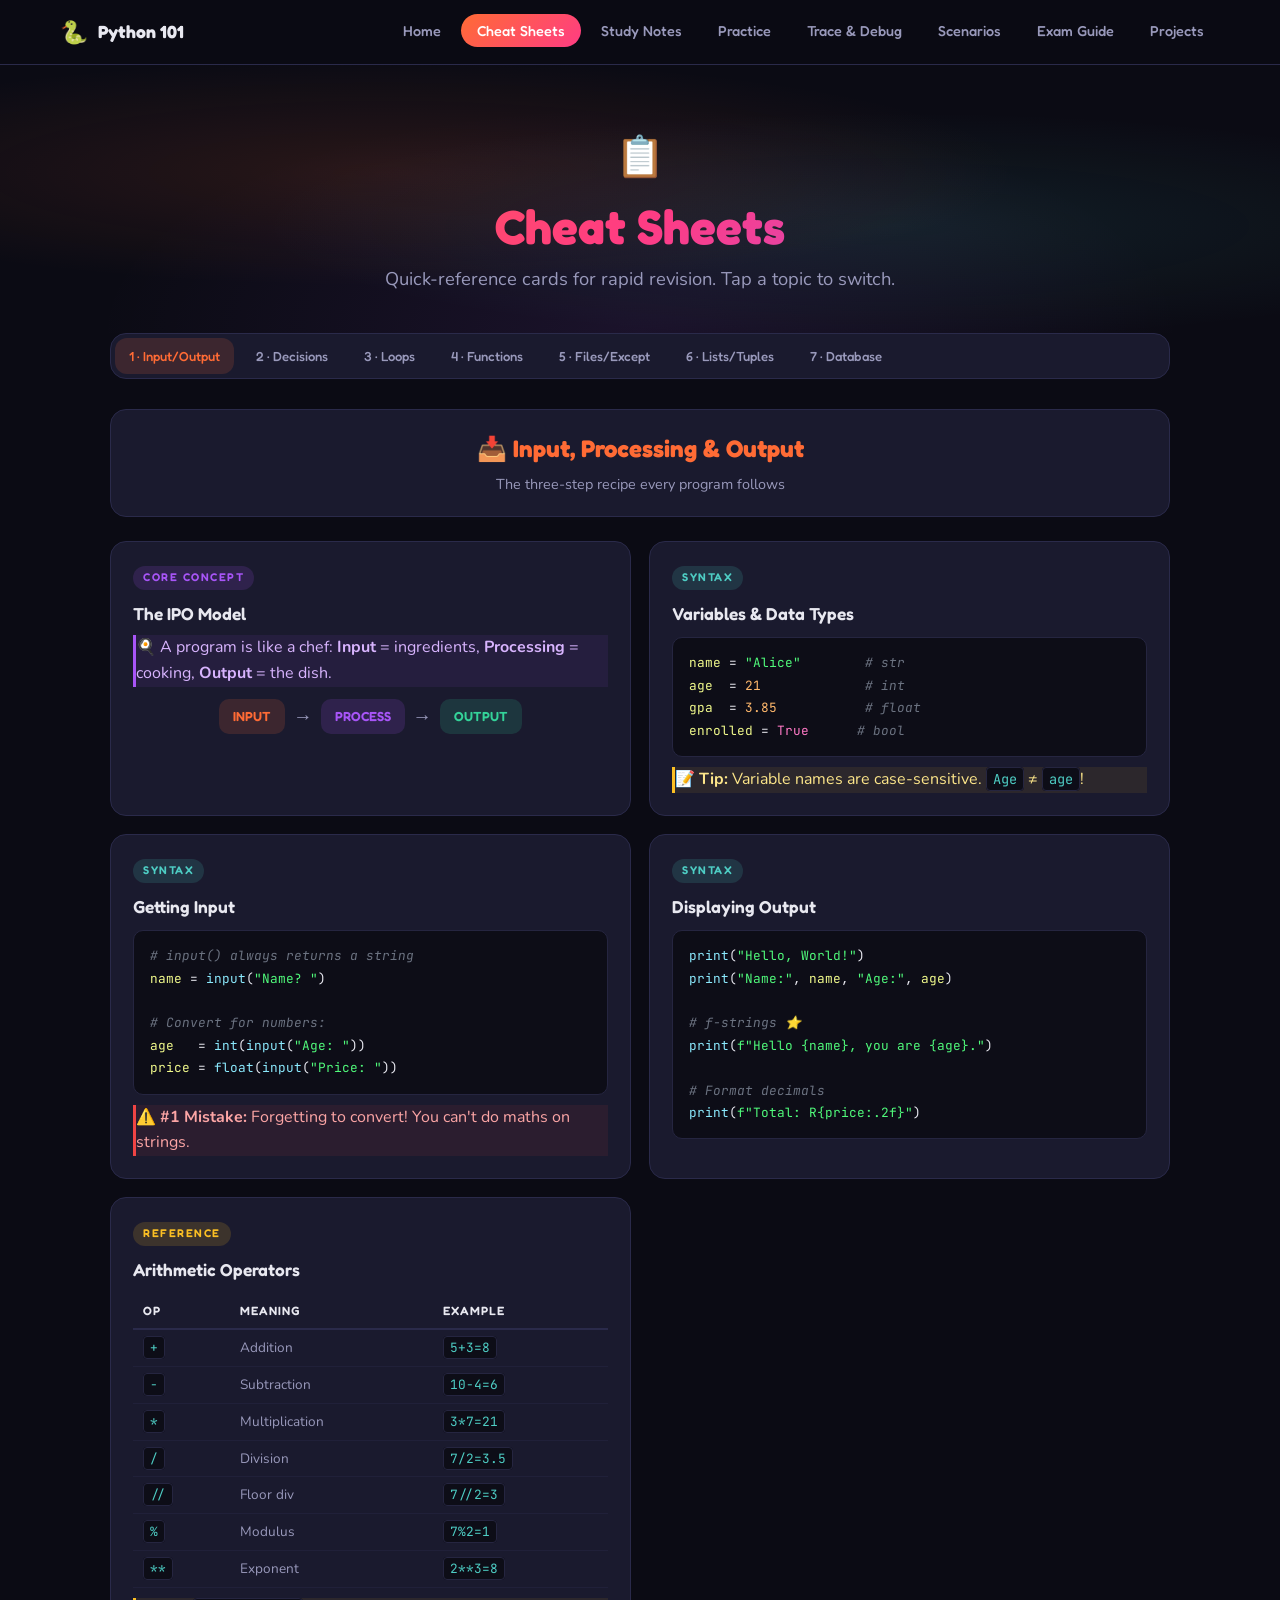
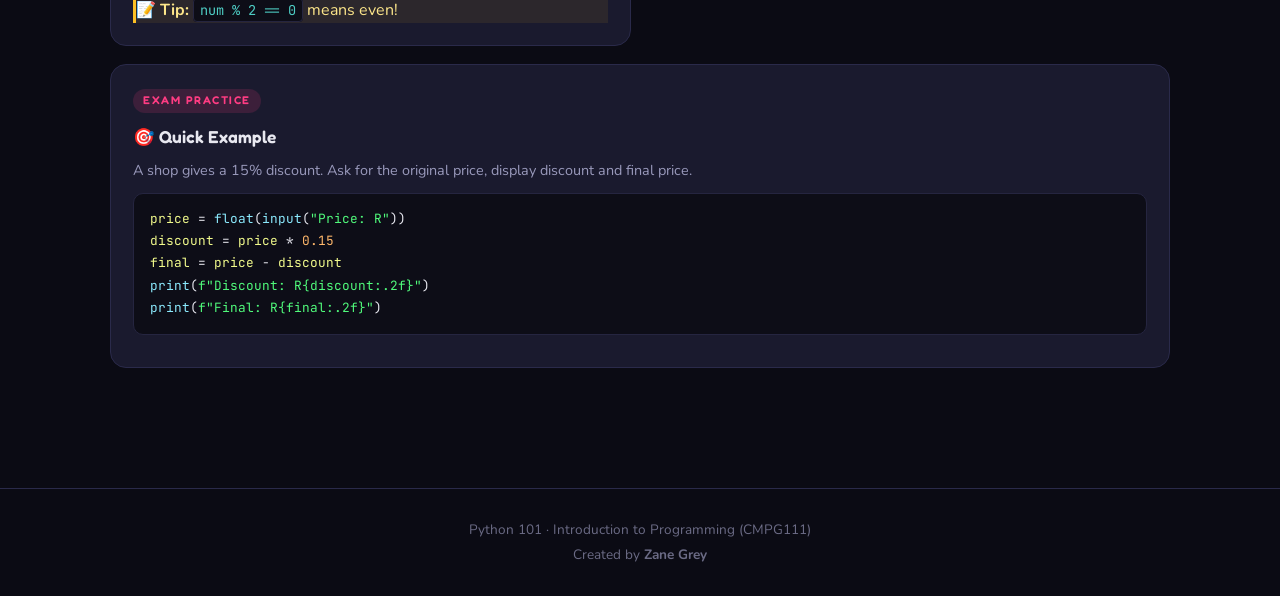
==== commit 0ac7cbad: "Update footer creator name from Zane Swanepoel to Zane Grey" ====
--- a/cheatsheets.html
+++ b/cheatsheets.html
@@ -820,7 +820,7 @@
 
 <footer>
   <p>Python 101 · Introduction to Programming (CMPG111)</p>
-  <p style="margin-top:4px;">Created by <strong>Zane Swanepoel</strong></p>
+  <p style="margin-top:4px;">Created by <strong>Zane Grey</strong></p>
 </footer>
 
 <script src="script.js"></script>
